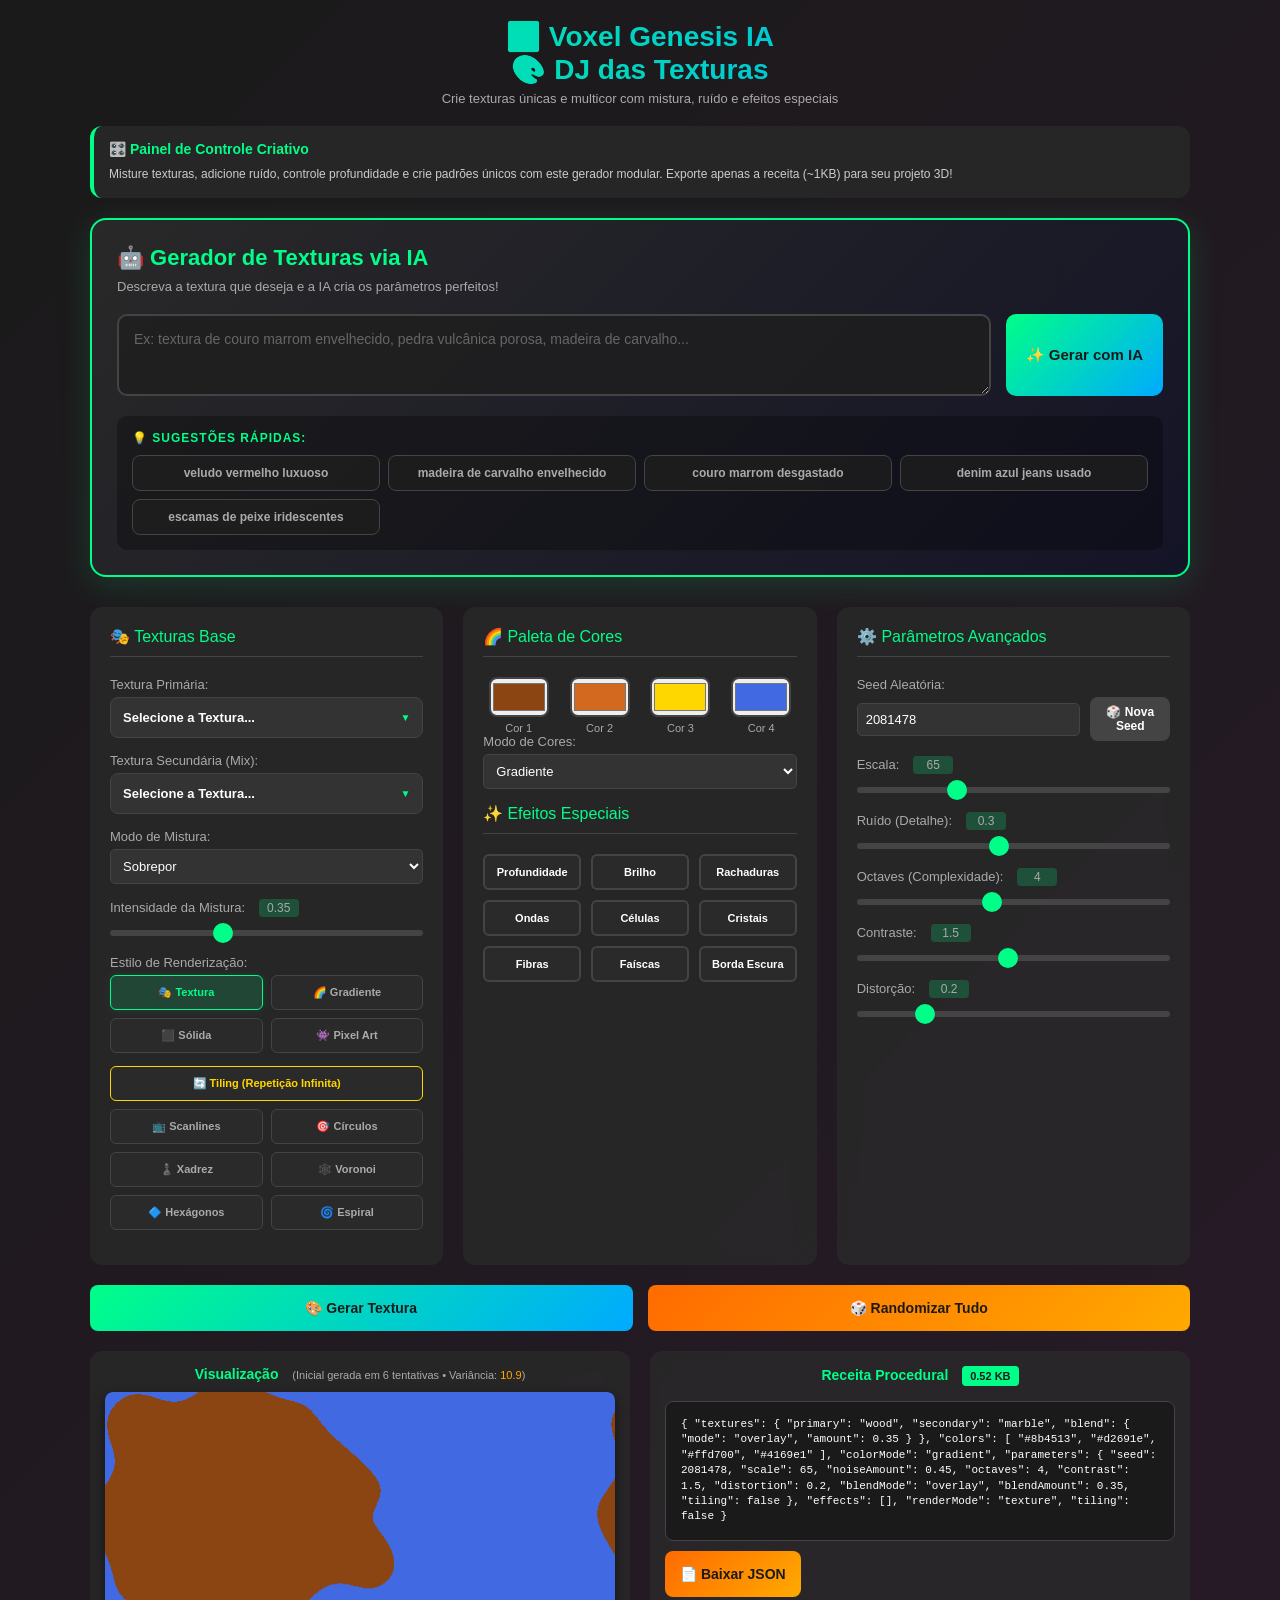
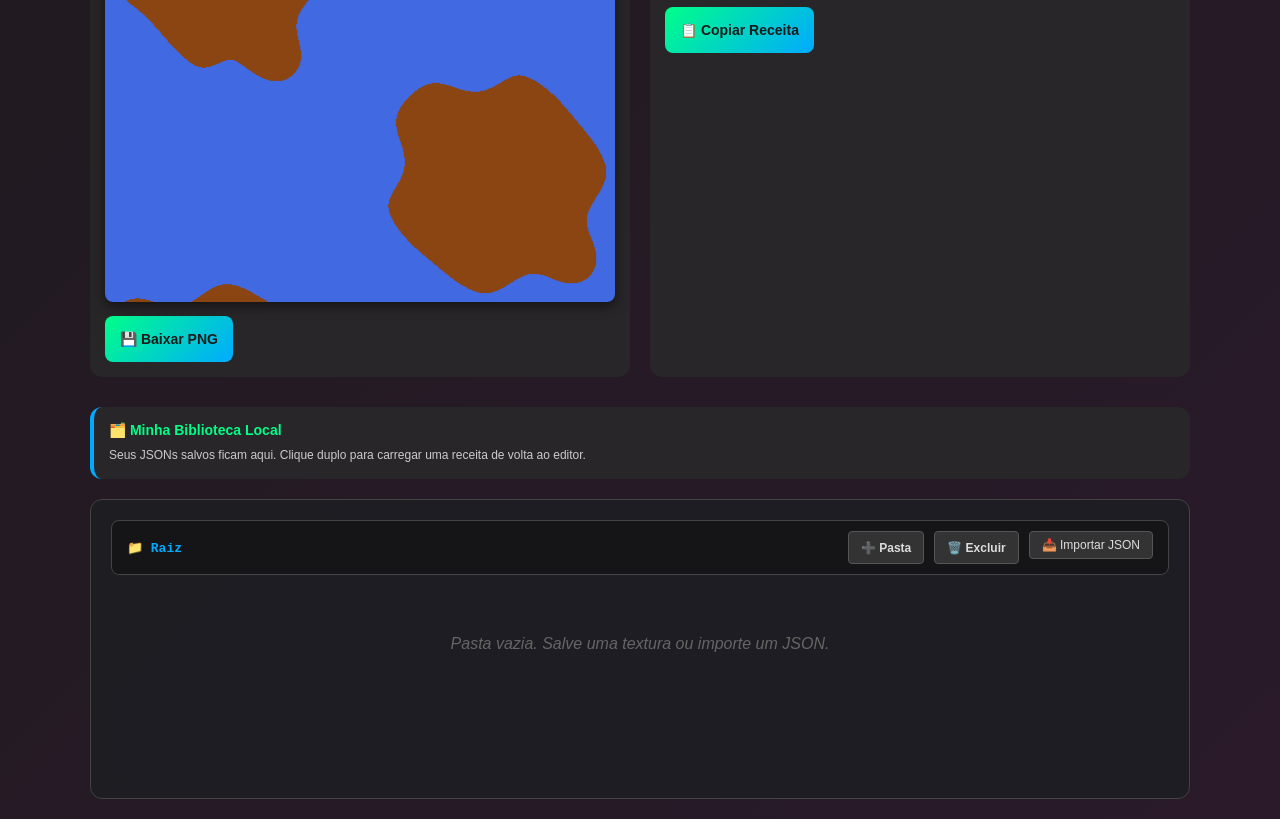
==== texturas_gerar.html @ 5c8cb51b "Initial clean release (BYOK System)" ====
<!DOCTYPE html>
<html lang="pt-BR">
<head>
    <meta charset="UTF-8">
    <meta name="viewport" content="width=device-width, initial-scale=1.0">
	<link rel="stylesheet" href="texturas/css/texturas.css">
	<link rel="stylesheet" href="texturas/css/ai_section.css">
    <title>🎨 DJ das Texturas - 🌌 Voxel Genesis IA</title>
</head>
<body>
    <div class="container">
        <h1>🌌 Voxel Genesis IA<br>🎨 DJ das Texturas</h1>
        <p class="subtitle">Crie texturas únicas e multicor com mistura, ruído e efeitos especiais</p>

        <div class="info-box">
            <h3>🎛️ Painel de Controle Criativo</h3>
            <p>Misture texturas, adicione ruído, controle profundidade e crie padrões únicos com este gerador modular. Exporte apenas a receita (~1KB) para seu projeto 3D!</p>
        </div>

        <!-- 🤖 NOVA SEÇÃO: Geração via IA -->
        <div class="ai-section">
            <div class="ai-header">
                <h2>🤖 Gerador de Texturas via IA</h2>
                <p>Descreva a textura que deseja e a IA cria os parâmetros perfeitos!</p>
            </div>

            <div class="ai-input-container">
                <textarea 
                    id="aiPromptInput" 
                    placeholder="Ex: textura de couro marrom envelhecido, pedra vulcânica porosa, madeira de carvalho..."
                    rows="3"
                ></textarea>
                <button id="generateAiBtn" class="ai-generate-btn">
                    ✨ Gerar com IA
                </button>
            </div>

            <div class="ai-suggestions">
                <p class="suggestions-label">💡 Sugestões rápidas:</p>
                <div class="suggestions-grid" id="suggestionsGrid">
                    <!-- Preenchido por JavaScript -->
                </div>
            </div>

            <div id="aiStatus" class="ai-status hidden">
                <!-- Status da geração -->
            </div>
        </div>

        <div class="control-panels">
            <!-- Painel 1: Texturas Base -->
				 <div class="control-panel">
					<div class="section-title">🎭 Texturas Base</div>
					
					<div class="control-group">
						<label>Textura Primária:</label>
						<div class="custom-dropdown" id="dropdownPrimary">
							<button class="dropdown-toggle" onclick="toggleDropdown('dropdownPrimary')">
								<span id="labelPrimary">Selecione a Textura...</span>
								<span class="arrow">▼</span>
							</button>
							<div class="dropdown-content">
								<div class="texture-grid" id="primaryTextureGrid">
									</div>
							</div>
						</div>
					</div>
					
					<div class="control-group">
						<label>Textura Secundária (Mix):</label>
						<div class="custom-dropdown" id="dropdownSecondary">
							<button class="dropdown-toggle" onclick="toggleDropdown('dropdownSecondary')">
								<span id="labelSecondary">Selecione a Textura...</span>
								<span class="arrow">▼</span>
							</button>
							<div class="dropdown-content">
								<div class="texture-grid" id="secondaryTextureGrid">
									</div>
							</div>
						</div>
					</div>

					<div class="control-group">
						<label>Modo de Mistura:</label>
						<select id="blendMode">
							<option value="add">Adição</option>
							<option value="multiply">Multiplicar</option>
							<option value="screen">Tela</option>
							<option value="overlay">Sobrepor</option>
							<option value="difference">Diferença</option>
							<option value="noise">Ruído Aleatório</option>
						</select>
					</div>

					<div class="control-group">
						<label>Intensidade da Mistura: <span class="value-display" id="blendAmountValue">0.5</span></label>
						<input type="range" id="blendAmount" min="0" max="1" value="0.5" step="0.05">
					</div>
				
					<div class="control-group">
						<label>Estilo de Renderização:</label>
						<div class="render-modes-grid">
							<button class="render-mode-btn active" data-mode="texture" onclick="setRenderMode('texture')">
								🎭 Textura
							</button>
							
							<button class="render-mode-btn" data-mode="gradient" onclick="setRenderMode('gradient')">
								🌈 Gradiente
							</button>
							
							<button class="render-mode-btn" data-mode="solid" onclick="setRenderMode('solid')">
								⬛ Sólida
							</button>
							
							<button class="render-mode-btn" data-mode="pixel" onclick="setRenderMode('pixel')">
								👾 Pixel Art
							</button>

							<button id="tilingBtn" class="render-mode-btn" style="grid-column: span 2; margin-top: 5px; border-color: #ffd700; color: #ffd700;" onclick="toggleTiling()">
								🔄 Tiling (Repetição Infinita)
							</button>
							
							<button class="render-mode-btn" data-mode="scanlines" onclick="setRenderMode('scanlines')">
								📺 Scanlines
							</button>

							<button class="render-mode-btn" data-mode="circles" onclick="setRenderMode('circles')">
								🎯 Círculos
							</button>

							<button class="render-mode-btn" data-mode="checkerboard" onclick="setRenderMode('checkerboard')">
								♟️ Xadrez
							</button>

							<button class="render-mode-btn" data-mode="voronoi" onclick="setRenderMode('voronoi')">
								🕸️ Voronoi
							</button>

							<button class="render-mode-btn" data-mode="hexagons" onclick="setRenderMode('hexagons')">
								🔷 Hexágonos
							</button>

							<button class="render-mode-btn" data-mode="spiral" onclick="setRenderMode('spiral')">
								🌀 Espiral
							</button>
						</div>
					</div>	
			</div>

            <!-- Painel 2: Cores e Efeitos -->
            <div class="control-panel">
                <div class="section-title">🌈 Paleta de Cores</div>
                <div class="color-grid">
                    <div class="color-input-wrapper">
                        <input type="color" id="color1" value="#8B4513">
                        <span class="color-label">Cor 1</span>
                    </div>
                    <div class="color-input-wrapper">
                        <input type="color" id="color2" value="#D2691E">
                        <span class="color-label">Cor 2</span>
                    </div>
                    <div class="color-input-wrapper">
                        <input type="color" id="color3" value="#FFD700">
                        <span class="color-label">Cor 3</span>
                    </div>
                    <div class="color-input-wrapper">
                        <input type="color" id="color4" value="#4169E1">
                        <span class="color-label">Cor 4</span>
                    </div>
                </div>

                <div class="control-group">
                    <label>Modo de Cores:</label>
                    <select id="colorMode">
                        <option value="gradient">Gradiente</option>
                        <option value="noise">Ruído Colorido</option>
                        <option value="bands">Faixas</option>
                        <option value="spots">Manchas</option>
                        <option value="rainbow">Arco-íris</option>
                    </select>
                </div>

                <div class="section-title">✨ Efeitos Especiais</div>
                <div class="effects-grid">
                    <button class="effect-btn" data-effect="depth">Profundidade</button>
                    <button class="effect-btn" data-effect="glow">Brilho</button>
                    <button class="effect-btn" data-effect="cracks">Rachaduras</button>
                    <button class="effect-btn" data-effect="waves">Ondas</button>
                    <button class="effect-btn" data-effect="cells">Células</button>
                    <button class="effect-btn" data-effect="crystals">Cristais</button>
                    <button class="effect-btn" data-effect="fibers">Fibras</button>
                    <button class="effect-btn" data-effect="sparks">Faíscas</button>
					<button class="effect-btn" data-effect="vignette">Borda Escura</button>
                </div>
            </div>

            <!-- Painel 3: Parâmetros -->
            <div class="control-panel">
                <div class="section-title">⚙️ Parâmetros Avançados</div>
                
                <div class="control-group">
                    <label>Seed Aleatória:</label>
                    <div class="seed-generator">
                        <input type="number" id="seed" value="12345" min="1" max="9999999">
                        <button id="randomSeedBtn" class="secondary-btn">🎲 Nova Seed</button>
                    </div>
                </div>

                <div class="control-group">
                    <label>Escala: <span class="value-display" id="scaleValue">50</span></label>
                    <input type="range" id="scale" min="5" max="200" value="50" step="5">
                </div>

                <div class="control-group">
                    <label>Ruído (Detalhe): <span class="value-display" id="noiseValue">0.3</span></label>
                    <input type="range" id="noiseAmount" min="0" max="1" value="0.3" step="0.05">
                </div>

                <div class="control-group">
                    <label>Octaves (Complexidade): <span class="value-display" id="octavesValue">4</span></label>
                    <input type="range" id="octaves" min="1" max="8" value="4" step="1">
                </div>

                <div class="control-group">
                    <label>Contraste: <span class="value-display" id="contrastValue">1.5</span></label>
                    <input type="range" id="contrast" min="0.1" max="3" value="1.5" step="0.1">
                </div>

                <div class="control-group">
                    <label>Distorção: <span class="value-display" id="distortionValue">0.2</span></label>
                    <input type="range" id="distortion" min="0" max="1" value="0.2" step="0.05">
                </div>
            </div>
        </div>

        <div class="action-buttons">
            <button id="generateBtn">
                🎨 Gerar Textura
            </button>
            <button id="randomizeBtn" class="secondary-btn">
                🎲 Randomizar Tudo
            </button>
        </div>

        <div class="canvas-container" id="canvasContainer" style="display: none;">
            <div class="canvas-wrapper">
                <h3>Visualização da Textura</h3>
                <canvas id="previewCanvas"></canvas>
                <button id="downloadBtn" class="download-btn" style="margin-top: 10px;">
                    💾 Baixar PNG
                </button>
            </div>
            <div class="canvas-wrapper">
                <h3>Receita Procedural <span class="file-size" id="fileSize">0 KB</span></h3>
                <div class="json-preview" id="jsonPreview"></div>
                <button id="downloadJsonBtn" class="download-btn secondary-btn" style="margin-top: 10px;">
                    📄 Baixar JSON
                </button>
                <button id="copyJsonBtn" class="download-btn" style="margin-top: 10px;">
                    📋 Copiar Receita
                </button>
            </div>
        </div>
		
		<div class="container" style="margin-top: 30px;">
        <div class="info-box" style="border-left-color: #00aaff;">
            <h3>🗂️ Minha Biblioteca Local</h3>
            <p>Seus JSONs salvos ficam aqui. Clique duplo para carregar uma receita de volta ao editor.</p>
        </div>

        <div class="fs-container">
            <div class="fs-toolbar">
                <div class="fs-breadcrumbs" id="fsBreadcrumbs">📁 Raiz</div>
                <div class="fs-actions">
                    <button class="fs-btn" onclick="FileSystemTextures.createFolder()">➕ Pasta</button>
                    <button class="fs-btn danger" onclick="FileSystemTextures.deleteSelected()">🗑️ Excluir</button>
                    <label class="fs-btn import-btn">
                        📥 Importar JSON
                        <input type="file" id="fsImportInput" accept=".json" multiple onchange="FileSystemTextures.importFile(event)">
                    </label>
                </div>
            </div>
            
				<div class="fs-grid" id="fsGrid">
                <div class="fs-empty">Carregando biblioteca...</div>
            </div>
        </div>
    </div>

   <script type="module" src="texturas/js/filesystem_texturas.js"></script>
   <script type="module" src="texturas/js/main.js"></script>
   <script>
    // Função para abrir/fechar o dropdown
    function toggleDropdown(id) {
        // Fecha todos os outros primeiro (opcional, para UI mais limpa)
        document.querySelectorAll('.custom-dropdown').forEach(d => {
            if(d.id !== id) d.classList.remove('active');
        });
        
        // Alterna o atual
        const dropdown = document.getElementById(id);
        dropdown.classList.toggle('active');
    }

    // Fecha o menu se clicar fora dele
    window.onclick = function(event) {
        if (!event.target.closest('.custom-dropdown')) {
            document.querySelectorAll('.custom-dropdown').forEach(d => {
                d.classList.remove('active');
            });
        }
    }

    // Lógica para atualizar o nome no botão quando escolher uma opção
    // Adicione um Event Listener delegado para pegar os cliques nos botões gerados dinamicamente
    document.addEventListener('click', function(e) {
        // Verifica se clicou em um botão de textura dentro de um dropdown
        const btn = e.target.closest('.texture-btn');
        if (btn) {
            const dropdown = btn.closest('.custom-dropdown');
            if (dropdown) {
                // Pega o texto/ícone do botão clicado
                const btnContent = btn.innerHTML; // Pega ícone e texto
                
                // Atualiza o label do botão principal
                const label = dropdown.querySelector('.dropdown-toggle span:first-child');
                // Limpa quebras de linha para ficar bonito no botão fechado
                label.innerHTML = btnContent.replace(/<br>/g, ' - '); 
                
                // Fecha o menu após selecionar
                dropdown.classList.remove('active');
            }
        }
    });
</script>
</body>
</html>
---- texturas/css/texturas.css ----
* {
            margin: 0;
            padding: 0;
            box-sizing: border-box;
        }

        body {
            font-family: -apple-system, BlinkMacSystemFont, 'Segoe UI', sans-serif;
            background: linear-gradient(135deg, #1a1a1a 0%, #2a1a2a 100%);
            color: #fff;
            padding: 20px;
            min-height: 100vh;
        }

        .container {
            max-width: 1100px;
            margin: 0 auto;
        }

        h1 {
            text-align: center;
            margin-bottom: 5px;
            font-size: 28px;
            background: linear-gradient(90deg, #00ff88, #00aaff);
            -webkit-background-clip: text;
            -webkit-text-fill-color: transparent;
            background-clip: text;
        }

        .subtitle {
            text-align: center;
            margin-bottom: 20px;
            font-size: 13px;
            color: #aaa;
        }

        .info-box {
            background: rgba(42, 42, 42, 0.8);
            padding: 15px;
            border-radius: 12px;
            margin-bottom: 20px;
            border-left: 4px solid #00ff88;
            backdrop-filter: blur(10px);
        }

        .info-box h3 {
            color: #00ff88;
            font-size: 14px;
            margin-bottom: 8px;
            display: flex;
            align-items: center;
            gap: 8px;
        }

        .info-box p {
            font-size: 12px;
            color: #ccc;
            line-height: 1.5;
        }

        /* Layout de três colunas para controles */
        .control-panels {
            display: grid;
            grid-template-columns: repeat(3, 1fr);
            gap: 20px;
            margin-bottom: 20px;
        }

        @media (max-width: 900px) {
            .control-panels {
                grid-template-columns: 2fr;
            }
        }

        .control-panel {
            background: rgba(42, 42, 42, 0.8);
            padding: 20px;
            border-radius: 12px;
            backdrop-filter: blur(10px);
        }

        .section-title {
            color: #00ff88;
            font-size: 16px;
            margin-bottom: 20px;
            padding-bottom: 10px;
            border-bottom: 1px solid #444;
            display: flex;
            align-items: center;
            gap: 8px;
        }

        .control-group {
            margin-bottom: 15px;
        }

        label {
            display: block;
            margin-bottom: 5px;
            font-size: 13px;
            color: #aaa;
        }

        input[type="range"] {
            width: 100%;
            height: 6px;
            background: #444;
            border-radius: 3px;
            outline: none;
            -webkit-appearance: none;
        }

        input[type="range"]::-webkit-slider-thumb {
            width: 20px;
            height: 20px;
            background: #00ff88;
            cursor: pointer;
            border-radius: 50%;
            -webkit-appearance: none;
        }

        .value-display {
            display: inline-block;
            background: rgba(0, 255, 136, 0.2);
            padding: 2px 8px;
            border-radius: 4px;
            font-size: 12px;
            margin-left: 10px;
            min-width: 40px;
            text-align: center;
        }

        /* Texturas */
        .texture-grid {
            display: grid;
            grid-template-columns: repeat(auto-fill, minmax(100px, 1fr));
            gap: 10px;
            margin-top: 15px;
        }

        .texture-btn {
            padding: 12px;
            background: #333;
            border: 2px solid #444;
            border-radius: 8px;
            color: #fff;
            cursor: pointer;
            transition: all 0.3s;
            font-size: 12px;
            text-align: center;
            display: flex;
            flex-direction: column;
            align-items: center;
            gap: 5px;
        }

        .texture-btn:hover {
            background: #444;
            border-color: #00ff88;
            transform: translateY(-2px);
        }

        .texture-btn.active {
            background: #00ff88;
            color: #1a1a1a;
            border-color: #00ff88;
            font-weight: bold;
        }

        /* Cores */
        .color-grid {
            display: grid;
            grid-template-columns: repeat(4, 1fr);
            gap: 10px;
            margin-top: 15px;
        }

        .color-input-wrapper {
            display: flex;
            flex-direction: column;
            align-items: center;
            gap: 5px;
        }

        input[type="color"] {
            width: 60px;
            height: 40px;
            border: 2px solid #444;
            border-radius: 8px;
            cursor: pointer;
            transition: all 0.3s;
        }

        input[type="color"]:hover {
            border-color: #00ff88;
            transform: scale(1.1);
        }

        .color-label {
            font-size: 11px;
            color: #aaa;
            text-align: center;
        }

        /* Botões */
        .action-buttons {
            display: grid;
            grid-template-columns: 1fr 1fr;
            gap: 15px;
            margin-bottom: 20px;
        }

        button {
            padding: 15px;
            background: linear-gradient(135deg, #00ff88, #00aaff);
            color: #1a1a1a;
            border: none;
            border-radius: 8px;
            font-size: 14px;
            font-weight: bold;
            cursor: pointer;
            transition: all 0.3s;
            display: flex;
            align-items: center;
            justify-content: center;
            gap: 8px;
        }

        button:hover {
            transform: translateY(-2px);
            box-shadow: 0 5px 15px rgba(0, 255, 136, 0.3);
        }

        .secondary-btn {
            background: linear-gradient(135deg, #ff6b00, #ffaa00);
        }

        .danger-btn {
            background: linear-gradient(135deg, #ff0066, #ff00aa);
        }

        /* Canvas */
        .canvas-container {
            display: grid;
            grid-template-columns: 1fr 1fr;
            gap: 20px;
            margin-bottom: 20px;
        }

        .canvas-wrapper {
            background: rgba(42, 42, 42, 0.8);
            padding: 15px;
            border-radius: 12px;
            backdrop-filter: blur(10px);
        }

        .canvas-wrapper h3 {
            margin-bottom: 10px;
            font-size: 14px;
            color: #00ff88;
            text-align: center;
        }

        canvas {
            width: 100%;
            height: auto;
            border-radius: 8px;
            background: #000;
            box-shadow: 0 4px 12px rgba(0,0,0,0.5);
        }

        /* JSON Preview */
        .json-preview {
            background: #1a1a1a;
            padding: 15px;
            border-radius: 8px;
            margin-top: 15px;
            font-family: 'Courier New', monospace;
            font-size: 11px;
            max-height: 250px;
            overflow-y: auto;
            border: 1px solid #444;
            line-height: 1.4;
        }

        .file-size {
            display: inline-block;
            background: #00ff88;
            color: #1a1a1a;
            padding: 4px 8px;
            border-radius: 4px;
            font-size: 11px;
            font-weight: bold;
            margin-left: 10px;
        }

        /* Controles específicos */
        .blend-controls {
            background: rgba(0, 0, 0, 0.3);
            padding: 10px;
            border-radius: 8px;
            margin-top: 10px;
        }

        .seed-generator {
            display: flex;
            gap: 10px;
            align-items: center;
        }

        #randomSeedBtn {
            padding: 8px 12px;
            font-size: 12px;
            background: #444;
            color: #fff;
        }

        input[type="number"], select {
            background: #333;
            border: 1px solid #444;
            color: #fff;
            padding: 8px;
            border-radius: 5px;
            width: 100%;
            font-size: 13px;
        }

        /* Efeitos especiais */
        .effects-grid {
            display: grid;
            grid-template-columns: repeat(3, 1fr);
            gap: 10px;
        }

        .effect-btn {
            padding: 10px;
            background: #2a2a2a;
            border: 2px solid #444;
            border-radius: 6px;
            color: #fff;
            cursor: pointer;
            transition: all 0.3s;
            font-size: 11px;
            text-align: center;
        }

        .effect-btn:hover {
            background: #333;
            border-color: #00ff88;
        }

        .effect-btn.active {
            background: #00ff88;
            color: #1a1a1a;
            border-color: #00ff88;
        }
		
	/* --- Estilos dos Novos Menus Toggle --- */

	.custom-dropdown {
		position: relative;
		width: 100%;
	}

	.dropdown-toggle {
		width: 100%;
		padding: 12px;
		background: #333;
		border: 1px solid #444;
		border-radius: 8px;
		color: #fff;
		cursor: pointer;
		display: flex;
		justify-content: space-between;
		align-items: center;
		font-size: 13px;
		transition: all 0.3s;
		text-align: left;
	}

	.dropdown-toggle:hover {
		border-color: #00ff88;
		background: #3a3a3a;
	}

	.dropdown-toggle .arrow {
		font-size: 10px;
		transition: transform 0.3s;
		color: #00ff88;
	}

	/* Estado ativo do botão */
	.custom-dropdown.active .dropdown-toggle {
		border-color: #00ff88;
		background: #2a2a2a;
		border-bottom-left-radius: 0;
		border-bottom-right-radius: 0;
	}

	.custom-dropdown.active .arrow {
		transform: rotate(180deg);
	}

	/* O conteúdo que abre/fecha */
	.dropdown-content {
		display: none; /* Escondido por padrão */
		position: absolute;
		top: 100%;
		left: 0;
		width: 100%;
		background: rgba(30, 30, 30, 0.95);
		border: 1px solid #444;
		border-top: none;
		border-bottom-left-radius: 8px;
		border-bottom-right-radius: 8px;
		padding: 10px;
		z-index: 100;
		backdrop-filter: blur(10px);
		box-shadow: 0 10px 20px rgba(0,0,0,0.5);
		max-height: 300px;
		overflow-y: auto;
	}

	/* Mostra o conteúdo quando a classe active é adicionada */
	.custom-dropdown.active .dropdown-content {
		display: block;
		animation: slideDown 0.2s ease-out;
	}

	@keyframes slideDown {
		from { opacity: 0; transform: translateY(-10px); }
		to { opacity: 1; transform: translateY(0); }
	}

	/* Ajuste no grid interno para caber melhor no menu */
	.dropdown-content .texture-grid {
		margin-top: 0;
		grid-template-columns: repeat(auto-fill, minmax(80px, 1fr)); /* Botões um pouco menores */
	}

	### 2. CSS (`css/texturas.css`)

	Adicione este estilo para criar uma grade de botões pequenos e bonitos que cabem naquele espaço.

	```css
	/* Estilos para os Botões de Renderização */
	.render-modes-grid {
		display: grid;
		grid-template-columns: repeat(3, 1fr); /* 2 colunas */
		gap: 8px;
		margin-top: 8px;
	}

	.render-mode-btn {
		padding: 8px 10px;
		background: #2a2a2a;
		border: 1px solid #444;
		border-radius: 6px;
		color: #aaa;
		font-size: 11px;
		cursor: pointer;
		transition: all 0.2s;
		text-align: center;
		display: flex;
		align-items: center;
		justify-content: center;
		gap: 5px;
	}

	.render-mode-btn:hover {
		background: #333;
		border-color: #00ff88;
		color: #fff;
	}

	/* Estado Ativo (Selecionado) */
	.render-mode-btn.active {
		background: rgba(0, 255, 136, 0.15);
		border-color: #00ff88;
		color: #00ff88;
		font-weight: bold;
		box-shadow: 0 0 10px rgba(0, 255, 136, 0.1);
	}
	
		/* =========================================
	   GRID DE MODOS DE RENDERIZAÇÃO (Correção)
	   ========================================= */

	.render-modes-grid {
		display: grid;
		/* Cria 2 colunas de tamanho igual */
		grid-template-columns: 1fr 1fr; 
		gap: 8px; /* Espaço entre os botões */
		margin-top: 5px;
	}

	.render-mode-btn {
		padding: 10px 5px; /* Mais compacto */
		background: #2a2a2a;
		border: 1px solid #444;
		border-radius: 6px;
		color: #aaa;
		font-size: 11px; /* Fonte levemente menor para caber */
		cursor: pointer;
		transition: all 0.2s;
		display: flex;
		align-items: center;
		justify-content: center;
		gap: 5px;
		text-align: center;
	}

	.render-mode-btn:hover {
		background: #333;
		border-color: #00ff88;
		color: #fff;
	}

	.render-mode-btn.active {
		background: rgba(0, 255, 136, 0.15);
		border-color: #00ff88;
		color: #00ff88;
		font-weight: bold;
		box-shadow: 0 0 8px rgba(0, 255, 136, 0.1);
	}
	
	/* =========================================
   FILE SYSTEM (Biblioteca Local)
   ========================================= */

	.fs-container {
		background: rgba(30, 30, 35, 0.95);
		border: 1px solid #444;
		border-radius: 12px;
		padding: 20px;
		min-height: 300px;
		display: flex;
		flex-direction: column;
		gap: 15px;
		backdrop-filter: blur(10px);
	}

	.fs-toolbar {
		display: flex;
		justify-content: space-between;
		align-items: center;
		background: rgba(0,0,0,0.3);
		padding: 10px 15px;
		border-radius: 8px;
		border: 1px solid #444;
	}

	.fs-breadcrumbs {
		font-family: monospace;
		color: #00aaff;
		cursor: pointer;
		font-weight: bold;
	}

	.fs-breadcrumbs:hover { text-decoration: underline; }

	.fs-actions {
		display: flex;
		gap: 10px;
	}

	.fs-btn {
		padding: 6px 12px;
		font-size: 12px;
		background: #333;
		border: 1px solid #555;
		color: #ddd;
		border-radius: 4px;
		cursor: pointer;
		transition: all 0.2s;
		min-width: auto; /* Override do botão padrão */
		height: auto;
	}

	.fs-btn:hover { background: #444; border-color: #fff; transform: none; box-shadow: none; }
	.fs-btn.danger:hover { background: #500; border-color: #f55; }

	.import-btn { position: relative; overflow: hidden; display: flex; align-items: center; }
	.import-btn input { position: absolute; opacity: 0; width: 100%; height: 100%; cursor: pointer; }

	/* Grid de Arquivos */
	.fs-grid {
		display: grid;
		grid-template-columns: repeat(auto-fill, minmax(100px, 1fr));
		gap: 15px;
		flex: 1;
		overflow-y: auto;
		padding: 5px;
	}

	.fs-item {
		display: flex;
		flex-direction: column;
		align-items: center;
		gap: 8px;
		padding: 10px;
		border-radius: 8px;
		cursor: pointer;
		transition: background 0.2s;
		border: 1px solid transparent;
	}

	.fs-item:hover { background: rgba(255,255,255,0.05); }
	.fs-item.selected { background: rgba(0, 170, 255, 0.15); border-color: #00aaff; }

	.fs-thumbnail {
		width: 64px;
		height: 64px;
		display: flex;
		align-items: center;
		justify-content: center;
		font-size: 32px;
		background: rgba(0,0,0,0.3);
		border-radius: 8px;
		overflow: hidden;
	}

	.fs-thumbnail canvas {
		width: 100%;
		height: 100%;
		object-fit: cover;
	}

	.fs-name {
		font-size: 11px;
		text-align: center;
		color: #ccc;
		word-break: break-word;
		max-width: 100%;
		line-height: 1.3;
	}

	.fs-empty {
		grid-column: 1 / -1;
		text-align: center;
		color: #666;
		padding: 40px;
		font-style: italic;
	}
---- texturas/css/ai_section.css ----
/* ====================================================================
   🤖 SEÇÃO DE IA - ESTILOS
   ==================================================================== */

.ai-section {
    background: linear-gradient(135deg, rgba(42, 42, 42, 0.95), rgba(20, 20, 40, 0.95));
    border: 2px solid #00ff88;
    border-radius: 16px;
    padding: 25px;
    margin-bottom: 30px;
    backdrop-filter: blur(15px);
    box-shadow: 0 8px 32px rgba(0, 255, 136, 0.15);
}

.ai-header h2 {
    color: #00ff88;
    font-size: 22px;
    margin-bottom: 8px;
    display: flex;
    align-items: center;
    gap: 10px;
}

.ai-header p {
    color: #aaa;
    font-size: 13px;
    margin-bottom: 20px;
}

/* Campo de Input */
.ai-input-container {
    display: flex;
    gap: 15px;
    margin-bottom: 20px;
}

#aiPromptInput {
    flex: 1;
    background: rgba(30, 30, 30, 0.8);
    border: 2px solid #444;
    border-radius: 10px;
    padding: 15px;
    color: #fff;
    font-family: inherit;
    font-size: 14px;
    resize: vertical;
    min-height: 80px;
    transition: all 0.3s;
}

#aiPromptInput:focus {
    outline: none;
    border-color: #00ff88;
    box-shadow: 0 0 15px rgba(0, 255, 136, 0.3);
}

#aiPromptInput::placeholder {
    color: #666;
}

.ai-generate-btn {
    min-width: 140px;
    height: auto;
    background: linear-gradient(135deg, #00ff88, #00aaff);
    color: #1a1a1a;
    border: none;
    border-radius: 10px;
    font-size: 15px;
    font-weight: bold;
    cursor: pointer;
    transition: all 0.3s;
    display: flex;
    align-items: center;
    justify-content: center;
    gap: 8px;
    padding: 15px 20px;
}

.ai-generate-btn:hover {
    transform: translateY(-3px);
    box-shadow: 0 8px 25px rgba(0, 255, 136, 0.4);
}

.ai-generate-btn:disabled {
    background: #444;
    color: #666;
    cursor: not-allowed;
    transform: none;
}

/* Sugestões */
.ai-suggestions {
    background: rgba(0, 0, 0, 0.3);
    border-radius: 10px;
    padding: 15px;
}

.suggestions-label {
    color: #00ff88;
    font-size: 12px;
    font-weight: bold;
    margin-bottom: 10px;
    text-transform: uppercase;
    letter-spacing: 1px;
}

.suggestions-grid {
    display: grid;
    grid-template-columns: repeat(auto-fit, minmax(200px, 1fr));
    gap: 8px;
}

.suggestion-btn {
    background: rgba(30, 30, 30, 0.8);
    border: 1px solid #444;
    border-radius: 8px;
    padding: 10px 15px;
    color: #aaa;
    font-size: 12px;
    cursor: pointer;
    transition: all 0.2s;
    text-align: left;
}

.suggestion-btn:hover {
    background: rgba(0, 255, 136, 0.1);
    border-color: #00ff88;
    color: #fff;
    transform: translateX(5px);
}

/* Status de Geração */
.ai-status {
    margin-top: 15px;
    padding: 12px 18px;
    border-radius: 8px;
    font-size: 13px;
    font-weight: 500;
    display: flex;
    align-items: center;
    gap: 10px;
    animation: slideIn 0.3s ease-out;
}

.ai-status.hidden {
    display: none;
}

.ai-status.info {
    background: rgba(0, 170, 255, 0.15);
    border: 1px solid #00aaff;
    color: #00aaff;
}

.ai-status.success {
    background: rgba(0, 255, 136, 0.15);
    border: 1px solid #00ff88;
    color: #00ff88;
}

.ai-status.error {
    background: rgba(255, 68, 68, 0.15);
    border: 1px solid #ff4444;
    color: #ff4444;
}

.ai-status.warning {
    background: rgba(255, 170, 0, 0.15);
    border: 1px solid #ffaa00;
    color: #ffaa00;
}

@keyframes slideIn {
    from {
        opacity: 0;
        transform: translateY(-10px);
    }
    to {
        opacity: 1;
        transform: translateY(0);
    }
}

/* Loading Animation */
.ai-generate-btn.loading::after {
    content: '';
    width: 16px;
    height: 16px;
    border: 2px solid #1a1a1a;
    border-top-color: transparent;
    border-radius: 50%;
    animation: spin 0.6s linear infinite;
}

@keyframes spin {
    to { transform: rotate(360deg); }
}

/* Responsivo */
@media (max-width: 768px) {
    .ai-input-container {
        flex-direction: column;
    }

    .ai-generate-btn {
        width: 100%;
        min-width: auto;
    }

    .suggestions-grid {
        grid-template-columns: 1fr;
    }
}
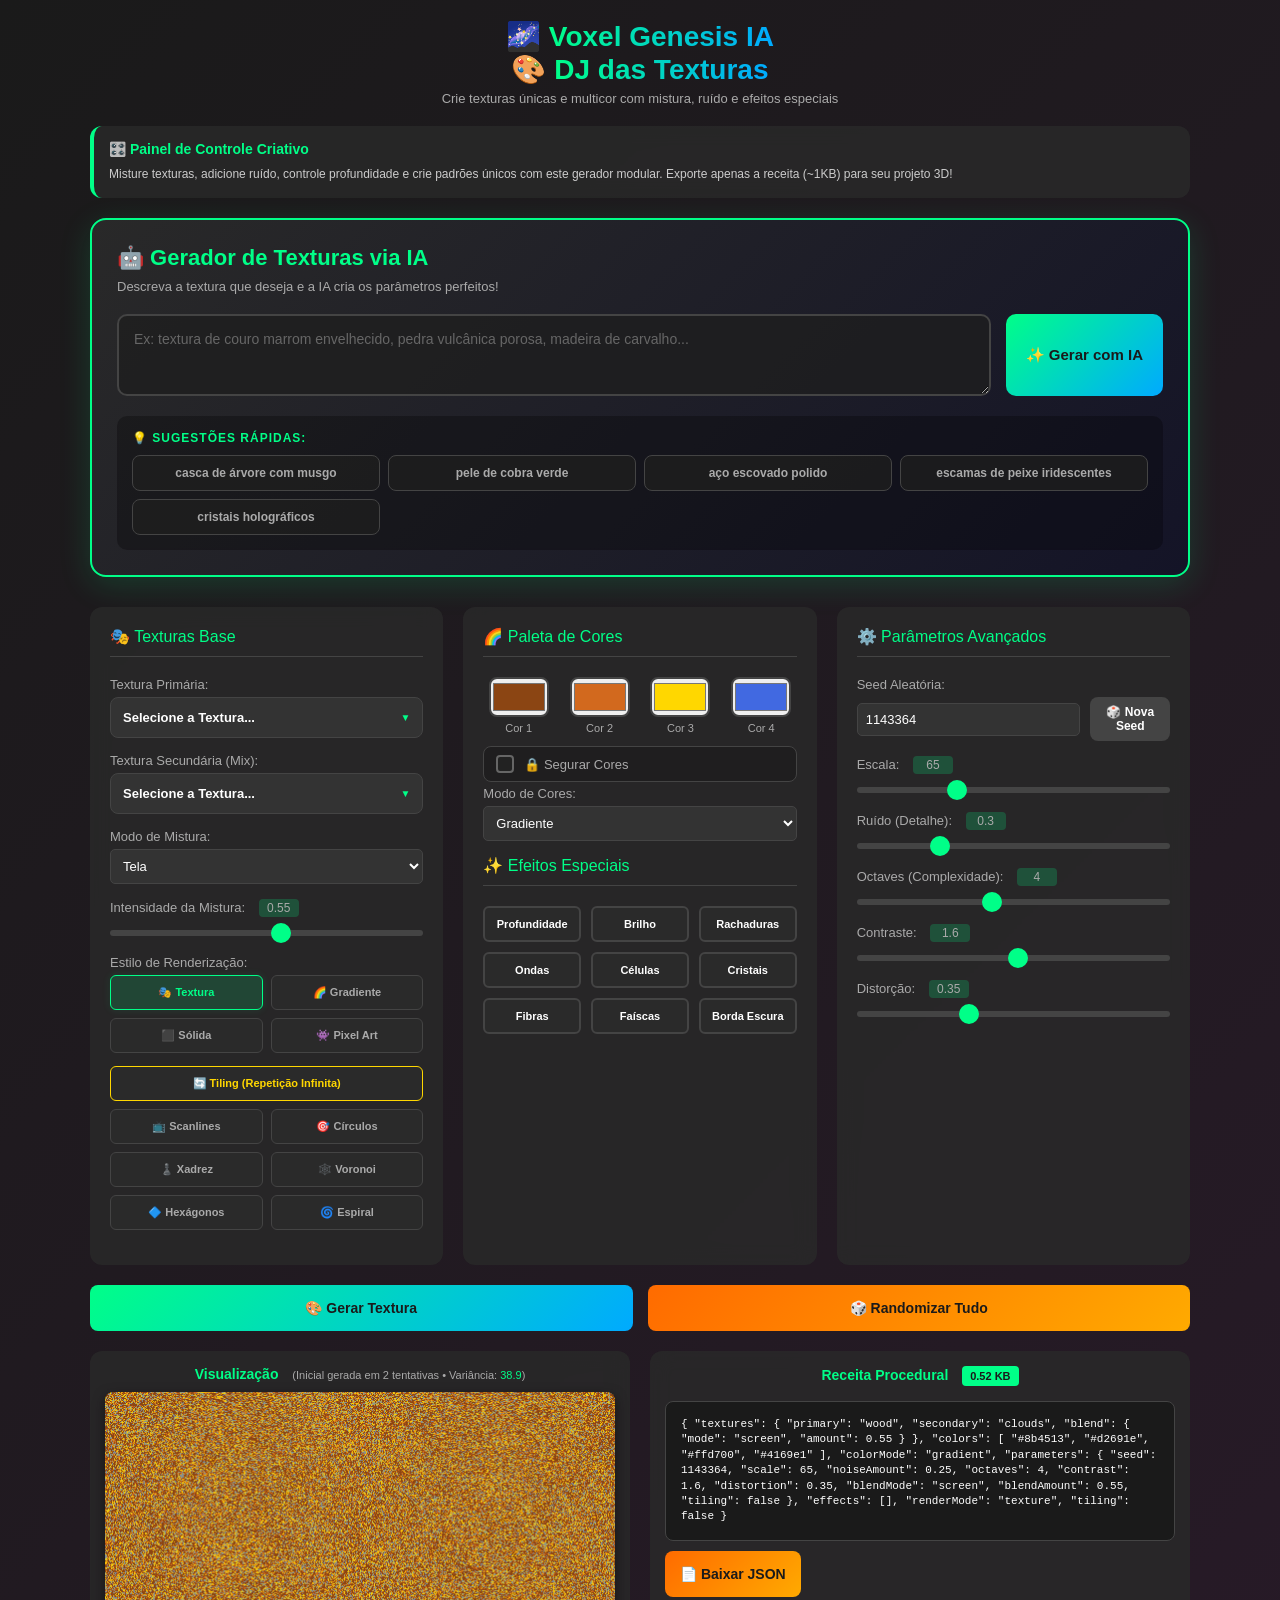
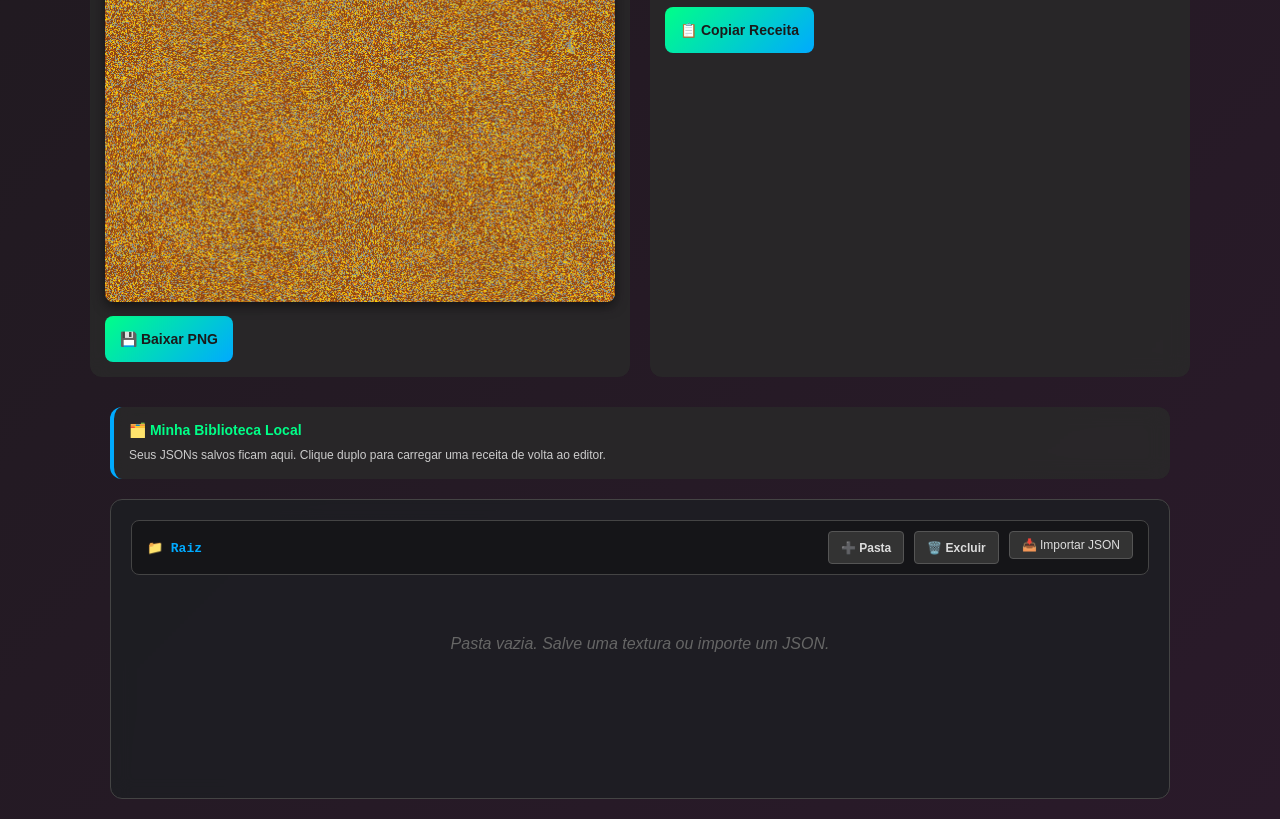
==== commit f88b9ac3: "Correção de bugs na importação de objetos, e no programa de texturas" ====
--- a/texturas_gerar.html
+++ b/texturas_gerar.html
@@ -9,7 +9,10 @@
 </head>
 <body>
     <div class="container">
-        <h1>🌌 Voxel Genesis IA<br>🎨 DJ das Texturas</h1>
+        <h1>
+			🌌 <span class="title-gradient">Voxel Genesis IA</span><br>
+			🎨 <span class="title-gradient">DJ das Texturas</span>
+		</h1>
         <p class="subtitle">Crie texturas únicas e multicor com mistura, ruído e efeitos especiais</p>
 
         <div class="info-box">
@@ -168,6 +171,13 @@
                         <span class="color-label">Cor 4</span>
                     </div>
                 </div>
+
+                <!-- 🔒 SEGURAR CORES -->
+                <label class="lock-colors-label" id="lockColorsLabel">
+                    <input type="checkbox" id="lockColors">
+                    <span class="lock-colors-checkmark"></span>
+                    <span class="lock-colors-text">🔒 Segurar Cores</span>
+                </label>
 
                 <div class="control-group">
                     <label>Modo de Cores:</label>
@@ -244,7 +254,7 @@
 
         <div class="canvas-container" id="canvasContainer" style="display: none;">
             <div class="canvas-wrapper">
-                <h3>Visualização da Textura</h3>
+                <h3 id="canvasTitle">Visualização da Textura</h3>
                 <canvas id="previewCanvas"></canvas>
                 <button id="downloadBtn" class="download-btn" style="margin-top: 10px;">
                     💾 Baixar PNG
@@ -262,7 +272,7 @@
             </div>
         </div>
 		
-		<div class="container" style="margin-top: 30px;">
+		<div class="biblioteca-section" style="margin-top: 30px;">
         <div class="info-box" style="border-left-color: #00aaff;">
             <h3>🗂️ Minha Biblioteca Local</h3>
             <p>Seus JSONs salvos ficam aqui. Clique duplo para carregar uma receita de volta ao editor.</p>
@@ -285,7 +295,9 @@
                 <div class="fs-empty">Carregando biblioteca...</div>
             </div>
         </div>
-    </div>
+    </div><!-- /.biblioteca-section -->
+
+    </div><!-- /.container principal -->
 
    <script type="module" src="texturas/js/filesystem_texturas.js"></script>
    <script type="module" src="texturas/js/main.js"></script>
--- a/texturas/css/texturas.css
+++ b/texturas/css/texturas.css
@@ -17,15 +17,20 @@
             margin: 0 auto;
         }
 
-        h1 {
-            text-align: center;
-            margin-bottom: 5px;
-            font-size: 28px;
-            background: linear-gradient(90deg, #00ff88, #00aaff);
-            -webkit-background-clip: text;
-            -webkit-text-fill-color: transparent;
-            background-clip: text;
-        }
+		h1 {
+			text-align: center;
+			margin-bottom: 5px;
+			font-size: 28px;
+			color: #ffffff; /* Garante que os emojis fiquem visíveis e coloridos */
+		}
+
+		.title-gradient {
+			background: linear-gradient(90deg, #00ff88, #00aaff);
+			-webkit-background-clip: text;
+			-webkit-text-fill-color: transparent;
+			background-clip: text;
+			display: inline-block; /* Ajuda na renderização correta do gradiente */
+		}
 
         .subtitle {
             text-align: center;
@@ -641,4 +646,93 @@
 		color: #666;
 		padding: 40px;
 		font-style: italic;
-	}+	}
+/* =====================================================
+   📚 Biblioteca Local — substitui .container aninhado
+   ===================================================== */
+.biblioteca-section {
+    max-width: 1200px;
+    margin: 30px auto 0;
+    padding: 0 20px;
+}
+
+/* =====================================================
+   🔒 SEGURAR CORES — Checkbox customizado
+   ===================================================== */
+.lock-colors-label {
+    display: flex;
+    align-items: center;
+    gap: 10px;
+    margin: 12px 0 4px 0;
+    cursor: pointer;
+    user-select: none;
+    padding: 8px 12px;
+    border-radius: 8px;
+    border: 1px solid #444;
+    background: rgba(0, 0, 0, 0.2);
+    transition: all 0.2s;
+}
+
+.lock-colors-label:hover {
+    border-color: #ffd700;
+    background: rgba(255, 215, 0, 0.05);
+}
+
+/* Esconde o checkbox nativo */
+.lock-colors-label input[type="checkbox"] {
+    display: none;
+}
+
+/* Caixinha customizada */
+.lock-colors-checkmark {
+    width: 18px;
+    height: 18px;
+    min-width: 18px;
+    border: 2px solid #666;
+    border-radius: 4px;
+    background: #222;
+    display: flex;
+    align-items: center;
+    justify-content: center;
+    transition: all 0.2s;
+    position: relative;
+}
+
+/* Tick quando marcado */
+.lock-colors-label input:checked ~ .lock-colors-checkmark {
+    background: #ffd700;
+    border-color: #ffd700;
+}
+
+.lock-colors-label input:checked ~ .lock-colors-checkmark::after {
+    content: '✓';
+    color: #1a1a1a;
+    font-size: 12px;
+    font-weight: bold;
+    line-height: 1;
+}
+
+.lock-colors-text {
+    font-size: 13px;
+    color: #aaa;
+    transition: color 0.2s;
+}
+
+/* Texto fica dourado quando ativo */
+.lock-colors-label input:checked ~ .lock-colors-checkmark ~ .lock-colors-text {
+    color: #ffd700;
+    font-weight: bold;
+}
+
+/* Estado ativo: borda dourada no painel todo */
+#lockColorsLabel.locked {
+    border-color: #ffd700;
+    background: rgba(255, 215, 0, 0.1);
+    box-shadow: 0 0 10px rgba(255, 215, 0, 0.15);
+}
+
+/* Cor inputs ficam com borda dourada quando travados */
+.colors-locked .color-input-wrapper input[type="color"] {
+    border-color: #ffd700 !important;
+    box-shadow: 0 0 6px rgba(255, 215, 0, 0.4);
+}
